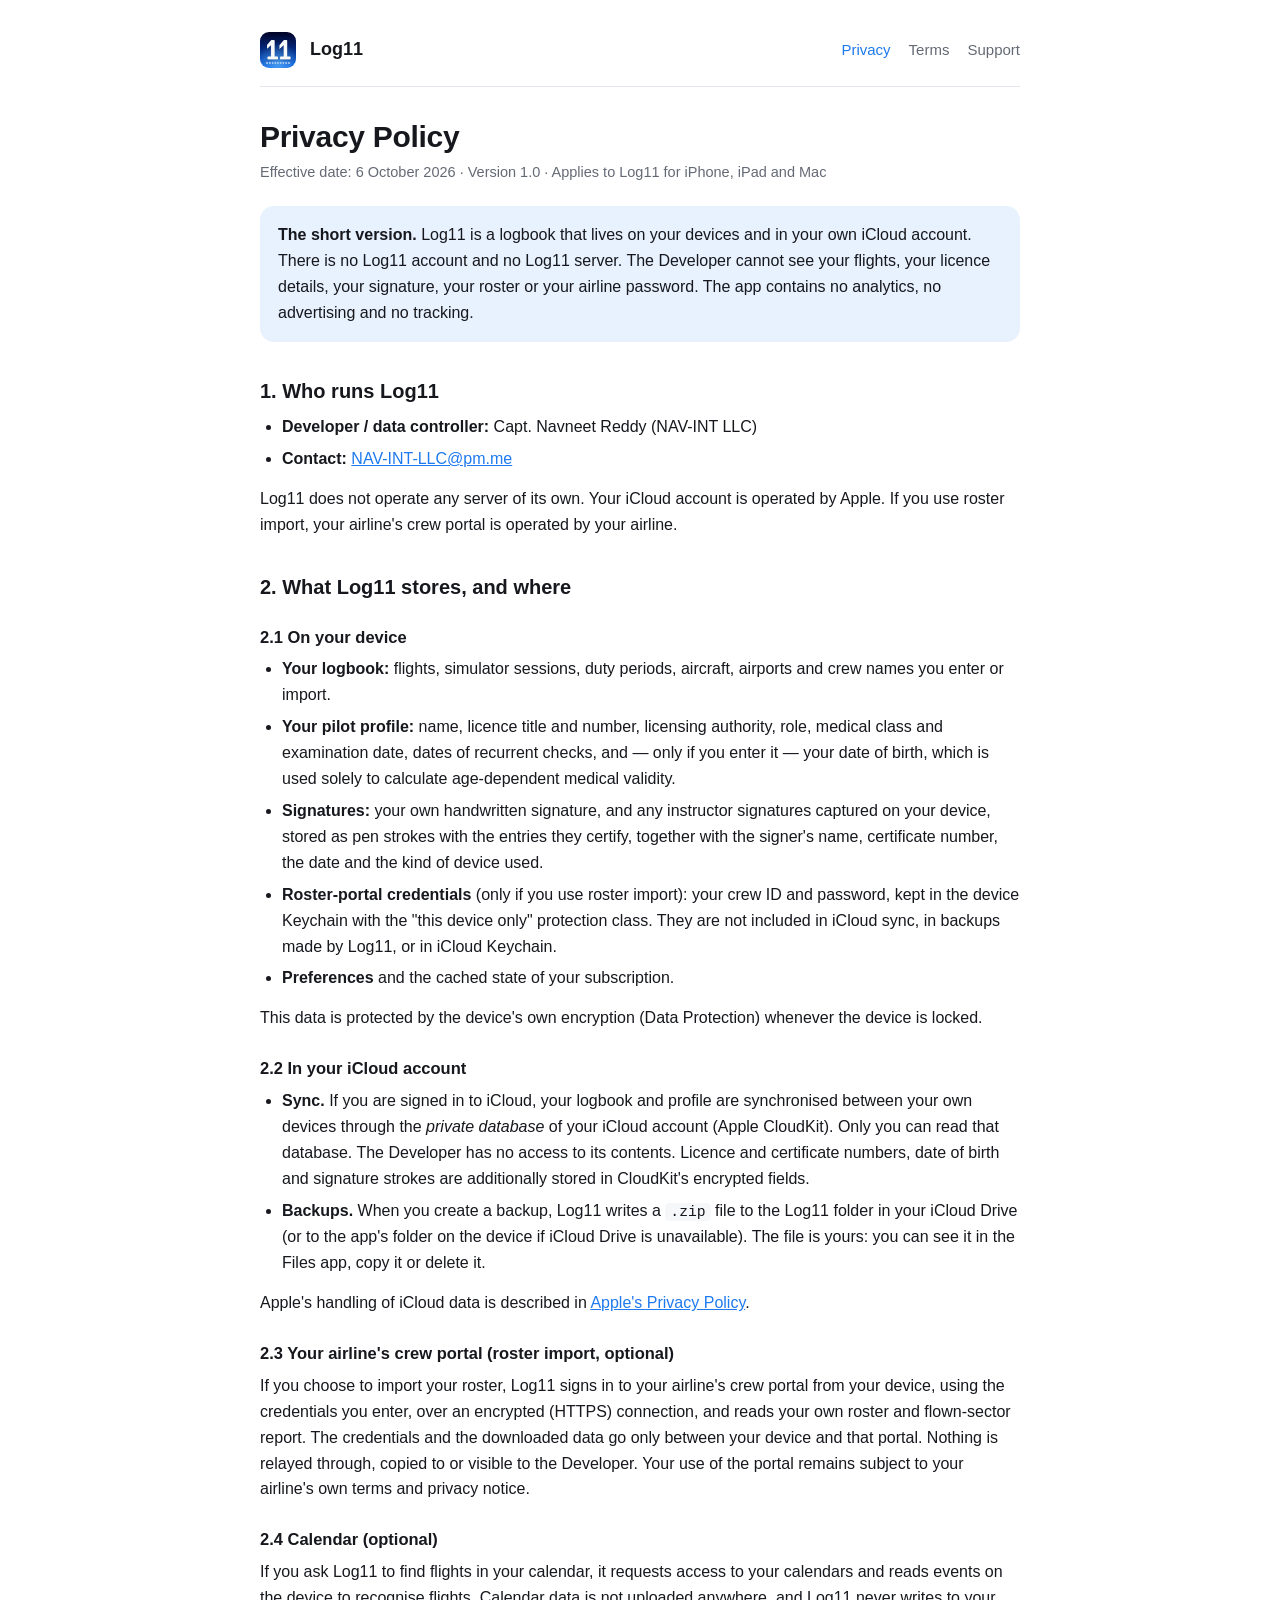
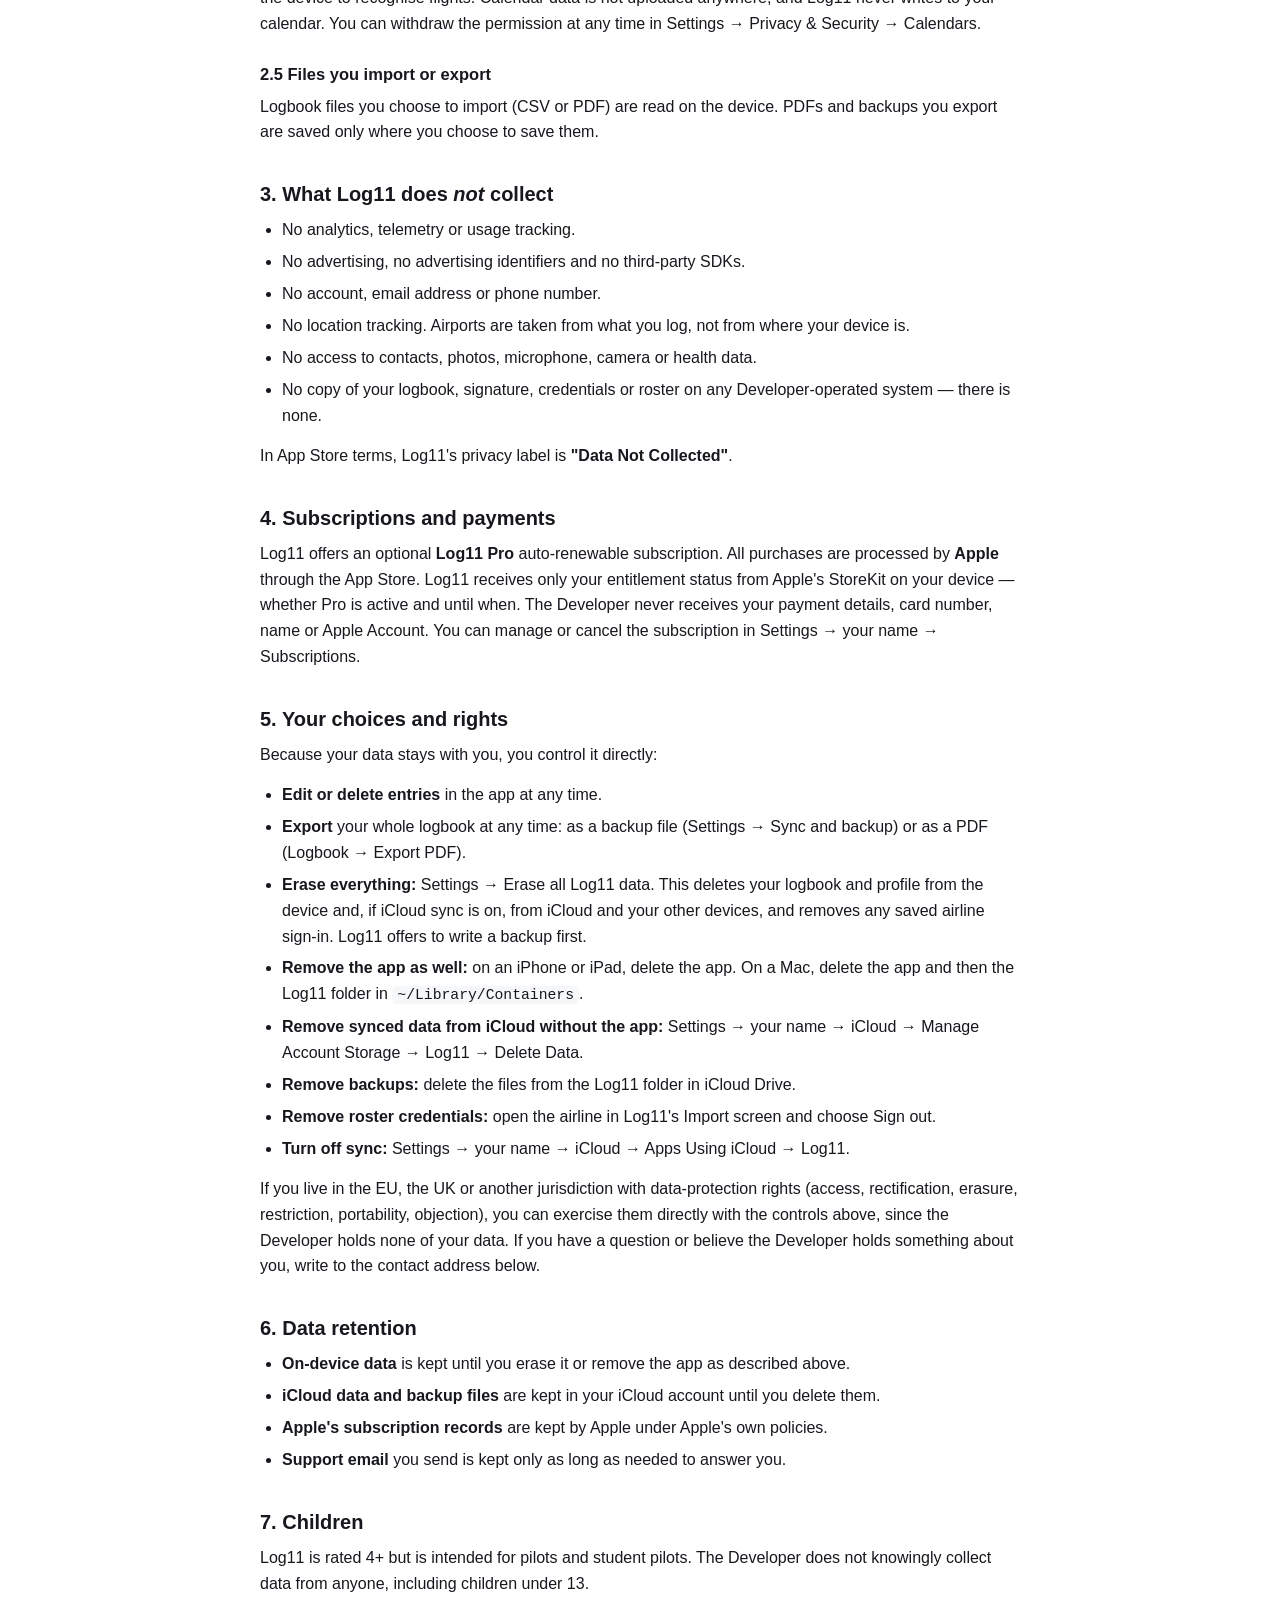
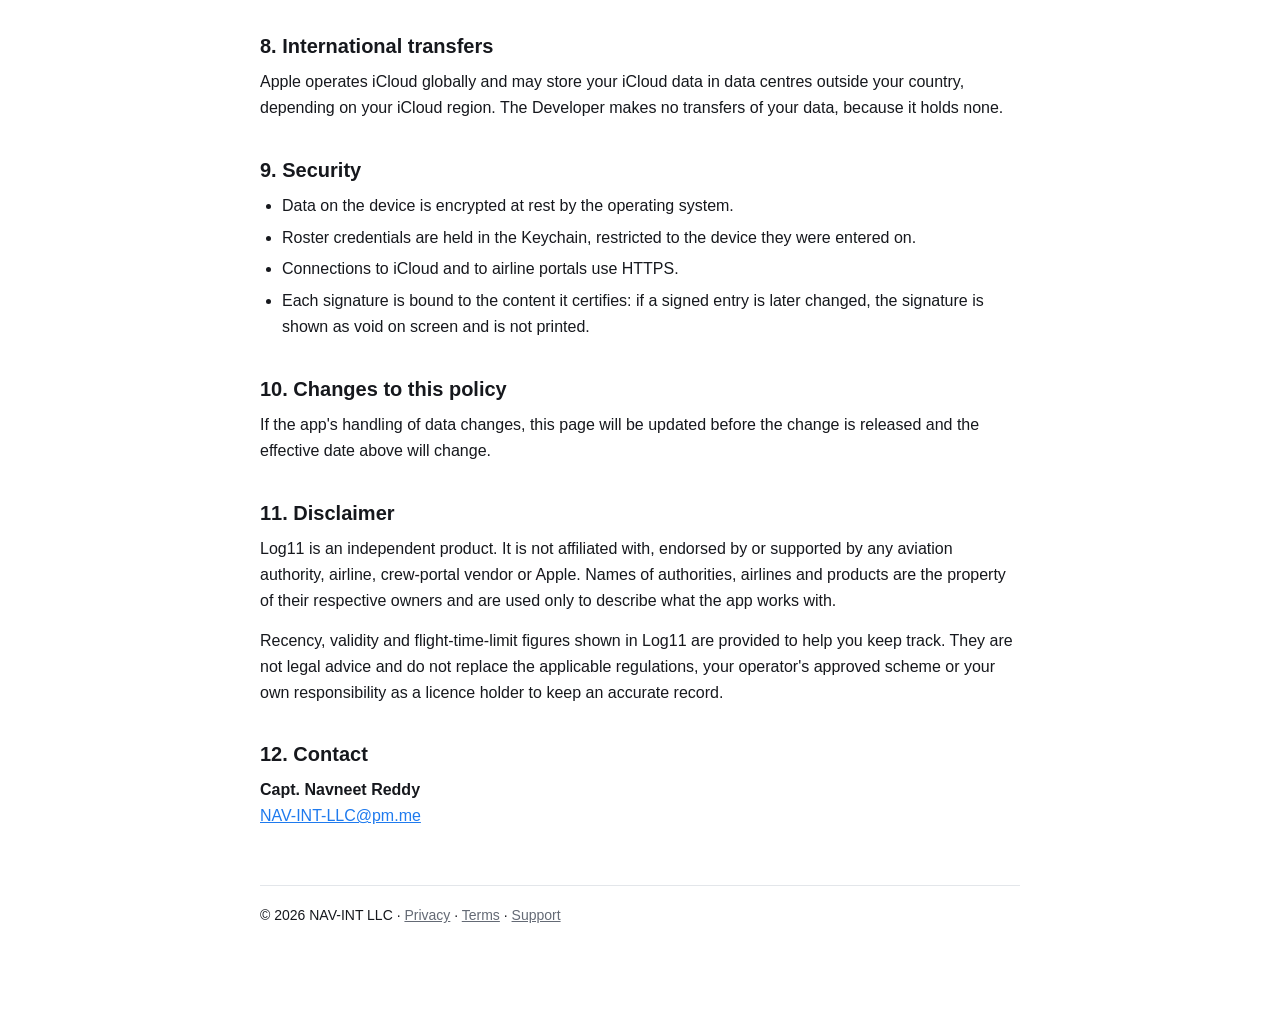
==== legal/privacy-policy/index.html @ 712cf276 "Publish the Log11 website, privacy policy, terms of use and support page Copied from site/ in the pr" ====
<!DOCTYPE html>
<html lang="en">
<head>
  <meta charset="utf-8">
  <meta name="viewport" content="width=device-width, initial-scale=1">
  <meta name="theme-color" content="#1e7aee">
  <meta name="description" content="Privacy policy for the Log11 pilot logbook. What the app stores, where it is kept, and how to delete it.">
  <title>Privacy Policy — Log11</title>
  <link rel="stylesheet" href="../../styles.css">
  <link rel="icon" type="image/png" href="../../icon.png">
  <link rel="apple-touch-icon" href="../../icon.png">
</head>
<body>
  <div class="container">
    <header class="site">
      <img class="logo" src="../../icon.png" alt="">
      <p class="brand"><a href="../../">Log11</a></p>
      <nav>
        <a href="../privacy-policy/" aria-current="page">Privacy</a>
        <a href="../terms-of-use/">Terms</a>
        <a href="../support/">Support</a>
      </nav>
    </header>

    <main>
      <h1 class="page-title">Privacy Policy</h1>
      <p class="meta">Effective date: 6 October 2026 · Version 1.0 · Applies to Log11 for iPhone, iPad and Mac</p>

      <div class="summary">
        <p><strong>The short version.</strong> Log11 is a logbook that lives on your devices and in your own iCloud account. There is no Log11 account and no Log11 server. The Developer cannot see your flights, your licence details, your signature, your roster or your airline password. The app contains no analytics, no advertising and no tracking.</p>
      </div>

      <h2>1. Who runs Log11</h2>
      <ul>
        <li><strong>Developer / data controller:</strong> Capt. Navneet Reddy (NAV-INT LLC)</li>
        <li><strong>Contact:</strong> <a href="mailto:NAV-INT-LLC@pm.me">NAV-INT-LLC@pm.me</a></li>
      </ul>
      <p>Log11 does not operate any server of its own. Your iCloud account is operated by Apple. If you use roster import, your airline's crew portal is operated by your airline.</p>

      <h2>2. What Log11 stores, and where</h2>

      <h3>2.1 On your device</h3>
      <ul>
        <li><strong>Your logbook:</strong> flights, simulator sessions, duty periods, aircraft, airports and crew names you enter or import.</li>
        <li><strong>Your pilot profile:</strong> name, licence title and number, licensing authority, role, medical class and examination date, dates of recurrent checks, and — only if you enter it — your date of birth, which is used solely to calculate age-dependent medical validity.</li>
        <li><strong>Signatures:</strong> your own handwritten signature, and any instructor signatures captured on your device, stored as pen strokes with the entries they certify, together with the signer's name, certificate number, the date and the kind of device used.</li>
        <li><strong>Roster-portal credentials</strong> (only if you use roster import): your crew ID and password, kept in the device Keychain with the "this device only" protection class. They are not included in iCloud sync, in backups made by Log11, or in iCloud Keychain.</li>
        <li><strong>Preferences</strong> and the cached state of your subscription.</li>
      </ul>
      <p>This data is protected by the device's own encryption (Data Protection) whenever the device is locked.</p>

      <h3>2.2 In your iCloud account</h3>
      <ul>
        <li><strong>Sync.</strong> If you are signed in to iCloud, your logbook and profile are synchronised between your own devices through the <em>private database</em> of your iCloud account (Apple CloudKit). Only you can read that database. The Developer has no access to its contents. Licence and certificate numbers, date of birth and signature strokes are additionally stored in CloudKit's encrypted fields.</li>
        <li><strong>Backups.</strong> When you create a backup, Log11 writes a <code>.zip</code> file to the Log11 folder in your iCloud Drive (or to the app's folder on the device if iCloud Drive is unavailable). The file is yours: you can see it in the Files app, copy it or delete it.</li>
      </ul>
      <p>Apple's handling of iCloud data is described in <a href="https://www.apple.com/legal/privacy/">Apple's Privacy Policy</a>.</p>

      <h3>2.3 Your airline's crew portal (roster import, optional)</h3>
      <p>If you choose to import your roster, Log11 signs in to your airline's crew portal from your device, using the credentials you enter, over an encrypted (HTTPS) connection, and reads your own roster and flown-sector report. The credentials and the downloaded data go only between your device and that portal. Nothing is relayed through, copied to or visible to the Developer. Your use of the portal remains subject to your airline's own terms and privacy notice.</p>

      <h3>2.4 Calendar (optional)</h3>
      <p>If you ask Log11 to find flights in your calendar, it requests access to your calendars and reads events on the device to recognise flights. Calendar data is not uploaded anywhere, and Log11 never writes to your calendar. You can withdraw the permission at any time in Settings → Privacy &amp; Security → Calendars.</p>

      <h3>2.5 Files you import or export</h3>
      <p>Logbook files you choose to import (CSV or PDF) are read on the device. PDFs and backups you export are saved only where you choose to save them.</p>

      <h2>3. What Log11 does <em>not</em> collect</h2>
      <ul>
        <li>No analytics, telemetry or usage tracking.</li>
        <li>No advertising, no advertising identifiers and no third-party SDKs.</li>
        <li>No account, email address or phone number.</li>
        <li>No location tracking. Airports are taken from what you log, not from where your device is.</li>
        <li>No access to contacts, photos, microphone, camera or health data.</li>
        <li>No copy of your logbook, signature, credentials or roster on any Developer-operated system — there is none.</li>
      </ul>
      <p>In App Store terms, Log11's privacy label is <strong>"Data Not Collected"</strong>.</p>

      <h2>4. Subscriptions and payments</h2>
      <p>Log11 offers an optional <strong>Log11 Pro</strong> auto-renewable subscription. All purchases are processed by <strong>Apple</strong> through the App Store. Log11 receives only your entitlement status from Apple's StoreKit on your device — whether Pro is active and until when. The Developer never receives your payment details, card number, name or Apple Account. You can manage or cancel the subscription in Settings → your name → Subscriptions.</p>

      <h2>5. Your choices and rights</h2>
      <p>Because your data stays with you, you control it directly:</p>
      <ul>
        <li><strong>Edit or delete entries</strong> in the app at any time.</li>
        <li><strong>Export</strong> your whole logbook at any time: as a backup file (Settings → Sync and backup) or as a PDF (Logbook → Export PDF).</li>
        <li><strong>Erase everything:</strong> Settings → Erase all Log11 data. This deletes your logbook and profile from the device and, if iCloud sync is on, from iCloud and your other devices, and removes any saved airline sign-in. Log11 offers to write a backup first.</li>
        <li><strong>Remove the app as well:</strong> on an iPhone or iPad, delete the app. On a Mac, delete the app and then the Log11 folder in <code>~/Library/Containers</code>.</li>
        <li><strong>Remove synced data from iCloud without the app:</strong> Settings → your name → iCloud → Manage Account Storage → Log11 → Delete Data.</li>
        <li><strong>Remove backups:</strong> delete the files from the Log11 folder in iCloud Drive.</li>
        <li><strong>Remove roster credentials:</strong> open the airline in Log11's Import screen and choose Sign out.</li>
        <li><strong>Turn off sync:</strong> Settings → your name → iCloud → Apps Using iCloud → Log11.</li>
      </ul>
      <p>If you live in the EU, the UK or another jurisdiction with data-protection rights (access, rectification, erasure, restriction, portability, objection), you can exercise them directly with the controls above, since the Developer holds none of your data. If you have a question or believe the Developer holds something about you, write to the contact address below.</p>

      <h2>6. Data retention</h2>
      <ul>
        <li><strong>On-device data</strong> is kept until you erase it or remove the app as described above.</li>
        <li><strong>iCloud data and backup files</strong> are kept in your iCloud account until you delete them.</li>
        <li><strong>Apple's subscription records</strong> are kept by Apple under Apple's own policies.</li>
        <li><strong>Support email</strong> you send is kept only as long as needed to answer you.</li>
      </ul>

      <h2>7. Children</h2>
      <p>Log11 is rated 4+ but is intended for pilots and student pilots. The Developer does not knowingly collect data from anyone, including children under 13.</p>

      <h2>8. International transfers</h2>
      <p>Apple operates iCloud globally and may store your iCloud data in data centres outside your country, depending on your iCloud region. The Developer makes no transfers of your data, because it holds none.</p>

      <h2>9. Security</h2>
      <ul>
        <li>Data on the device is encrypted at rest by the operating system.</li>
        <li>Roster credentials are held in the Keychain, restricted to the device they were entered on.</li>
        <li>Connections to iCloud and to airline portals use HTTPS.</li>
        <li>Each signature is bound to the content it certifies: if a signed entry is later changed, the signature is shown as void on screen and is not printed.</li>
      </ul>

      <h2>10. Changes to this policy</h2>
      <p>If the app's handling of data changes, this page will be updated before the change is released and the effective date above will change.</p>

      <h2>11. Disclaimer</h2>
      <p>Log11 is an independent product. It is not affiliated with, endorsed by or supported by any aviation authority, airline, crew-portal vendor or Apple. Names of authorities, airlines and products are the property of their respective owners and are used only to describe what the app works with.</p>
      <p>Recency, validity and flight-time-limit figures shown in Log11 are provided to help you keep track. They are not legal advice and do not replace the applicable regulations, your operator's approved scheme or your own responsibility as a licence holder to keep an accurate record.</p>

      <h2>12. Contact</h2>
      <p><strong>Capt. Navneet Reddy</strong><br><a href="mailto:NAV-INT-LLC@pm.me">NAV-INT-LLC@pm.me</a></p>
    </main>

    <footer class="site">
      <p>© 2026 NAV-INT LLC · <a href="../privacy-policy/">Privacy</a> · <a href="../terms-of-use/">Terms</a> · <a href="../support/">Support</a></p>
    </footer>
  </div>
</body>
</html>
---- styles.css ----
/* Log11 public site — shared stylesheet.
 * One file for every page. Dark mode follows the system. Mobile-first,
 * no JavaScript, no web fonts, no third-party requests of any kind — the
 * site that hosts a privacy policy should not itself track its readers.
 */

:root {
  --bg: #ffffff;
  --fg: #16181d;
  --muted: #646a75;
  --accent: #1e7aee;            /* matches the app's accent colour */
  --accent-soft: rgba(30, 122, 238, 0.10);
  --border: #e3e6ea;
  --card: #f6f7f9;
}

@media (prefers-color-scheme: dark) {
  :root {
    --bg: #0d0f13;
    --fg: #eceef2;
    --muted: #9aa1ad;
    --accent: #4fa5ff;
    --accent-soft: rgba(79, 165, 255, 0.14);
    --border: #262a31;
    --card: #15181d;
  }
}

* { box-sizing: border-box; }
html, body { margin: 0; padding: 0; }
body {
  background: var(--bg);
  color: var(--fg);
  font: 16px/1.62 -apple-system, BlinkMacSystemFont, "Segoe UI", Roboto, "Helvetica Neue", Arial, sans-serif;
  padding: 32px 16px 96px;
  -webkit-text-size-adjust: 100%;
}
.container { max-width: 760px; margin: 0 auto; }

/* ───── Header / nav ─────────────────────────────────────────────── */
header.site {
  border-bottom: 1px solid var(--border);
  padding-bottom: 18px;
  margin-bottom: 32px;
  display: flex;
  align-items: center;
  gap: 14px;
  flex-wrap: wrap;
}
header.site .logo { width: 36px; height: 36px; border-radius: 9px; display: block; }
header.site .brand { font-size: 18px; margin: 0; font-weight: 600; }
header.site .brand a { color: inherit; text-decoration: none; }
header.site nav { margin-left: auto; display: flex; gap: 18px; flex-wrap: wrap; }
header.site nav a { color: var(--muted); text-decoration: none; font-size: 15px; }
header.site nav a:hover, header.site nav a[aria-current="page"] { color: var(--accent); }

/* ───── Typography ───────────────────────────────────────────────── */
h1.page-title { font-size: 30px; line-height: 1.2; margin: 0 0 6px; letter-spacing: -0.01em; }
h2 { font-size: 20px; margin: 36px 0 10px; line-height: 1.3; }
h3 { font-size: 16.5px; margin: 24px 0 6px; }
p, li { color: var(--fg); }
p { margin: 0 0 14px; }
ul, ol { margin: 0 0 14px; padding-left: 22px; }
li { margin-bottom: 6px; }
a { color: var(--accent); }
strong { font-weight: 600; }
.meta { color: var(--muted); font-size: 14.5px; margin-bottom: 22px; }
.lede { font-size: 17.5px; color: var(--fg); }
code { background: var(--card); border-radius: 5px; padding: 1px 5px; font-size: 0.92em; }

.summary {
  background: var(--accent-soft);
  border-radius: 14px;
  padding: 16px 18px;
  margin: 0 0 8px;
}
.summary p:last-child { margin-bottom: 0; }

table { border-collapse: collapse; width: 100%; margin: 0 0 16px; font-size: 15px; }
th, td { text-align: left; vertical-align: top; padding: 9px 10px; border-bottom: 1px solid var(--border); }
th { color: var(--muted); font-weight: 600; font-size: 13.5px; text-transform: uppercase; letter-spacing: 0.03em; }

/* ───── Landing page ─────────────────────────────────────────────── */
.hero { text-align: center; padding: 28px 0 8px; }
.hero img { width: 112px; height: 112px; border-radius: 26px; box-shadow: 0 10px 30px rgba(0, 0, 0, 0.18); }
.hero h1 { font-size: 38px; margin: 20px 0 6px; letter-spacing: -0.02em; }
.hero p { color: var(--muted); font-size: 18px; max-width: 560px; margin: 0 auto 8px; }
.features { display: grid; grid-template-columns: repeat(auto-fit, minmax(220px, 1fr)); gap: 14px; margin: 34px 0 10px; }
.feature { background: var(--card); border-radius: 16px; padding: 18px; }
.feature h3 { margin: 0 0 6px; font-size: 16px; }
.feature p { margin: 0; color: var(--muted); font-size: 15px; }

/* ───── Footer ───────────────────────────────────────────────────── */
footer.site {
  border-top: 1px solid var(--border);
  margin-top: 56px;
  padding-top: 18px;
  color: var(--muted);
  font-size: 14px;
}
footer.site a { color: var(--muted); }
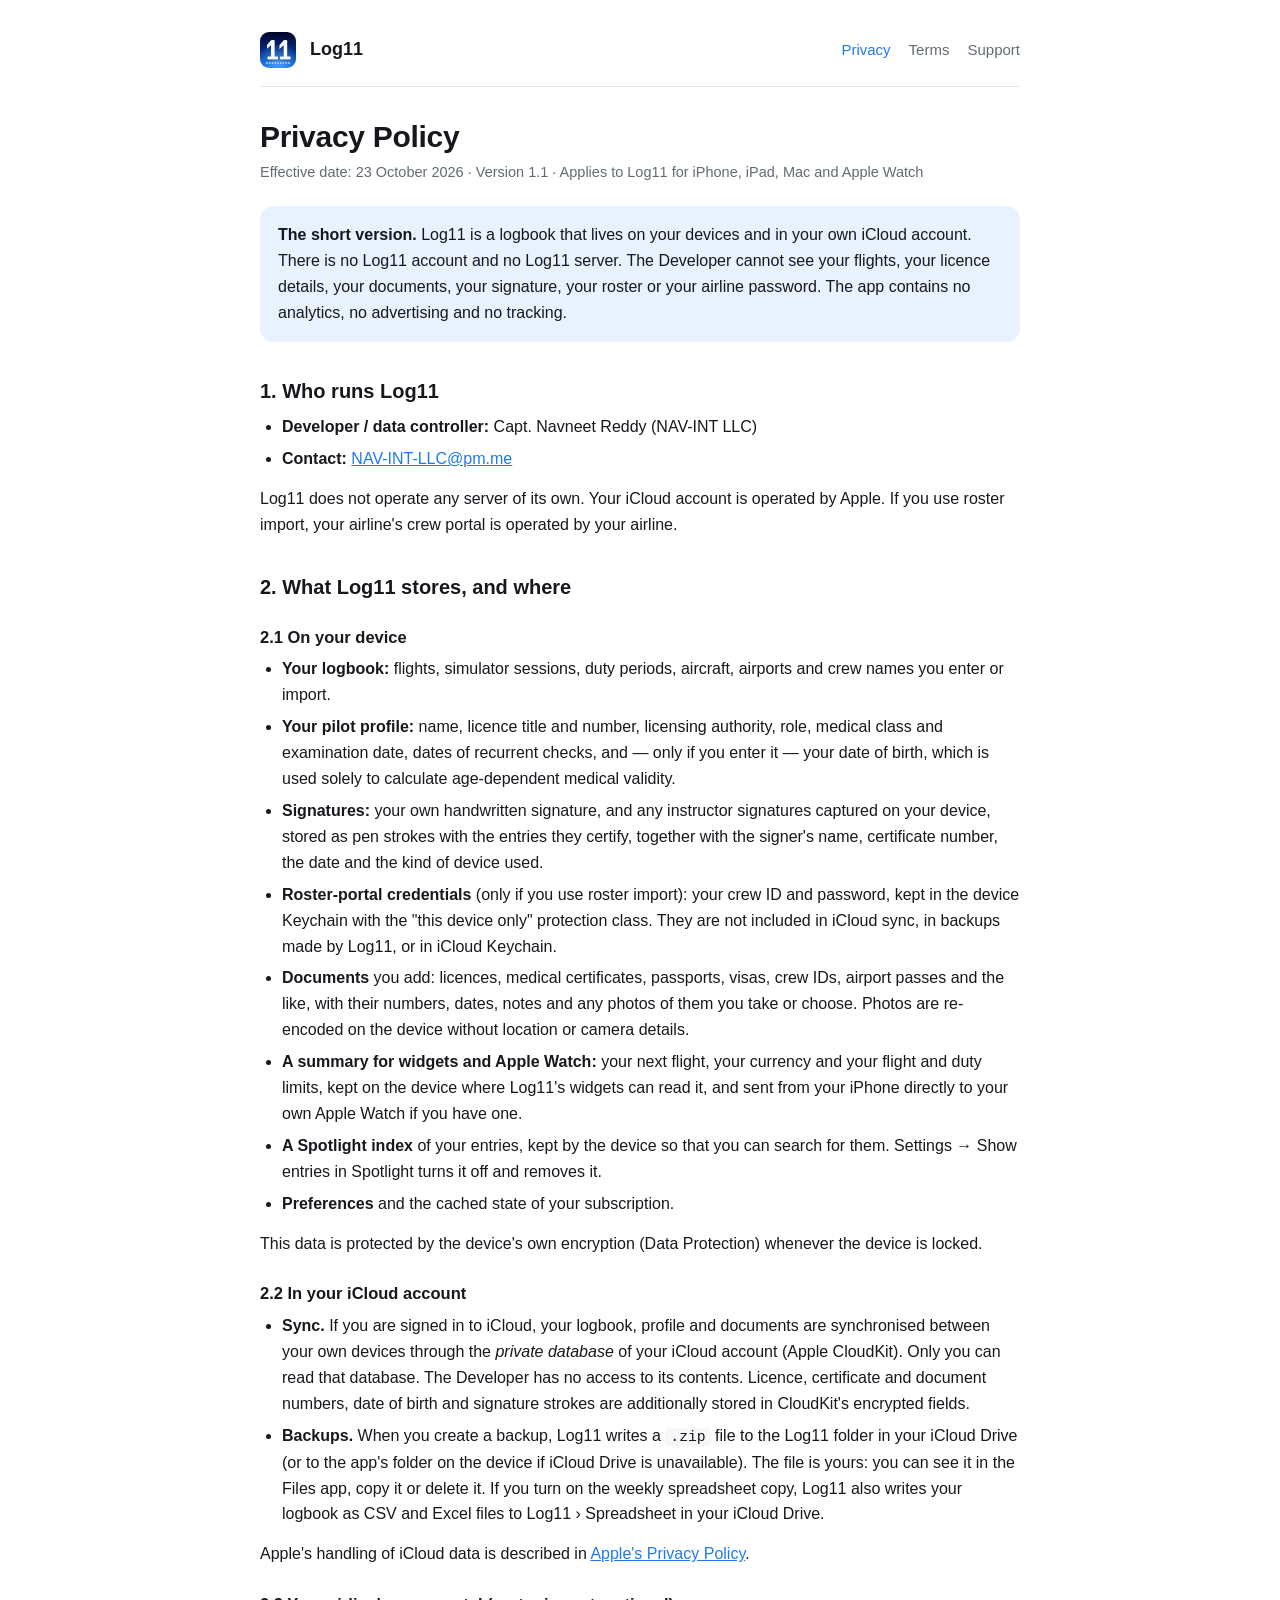
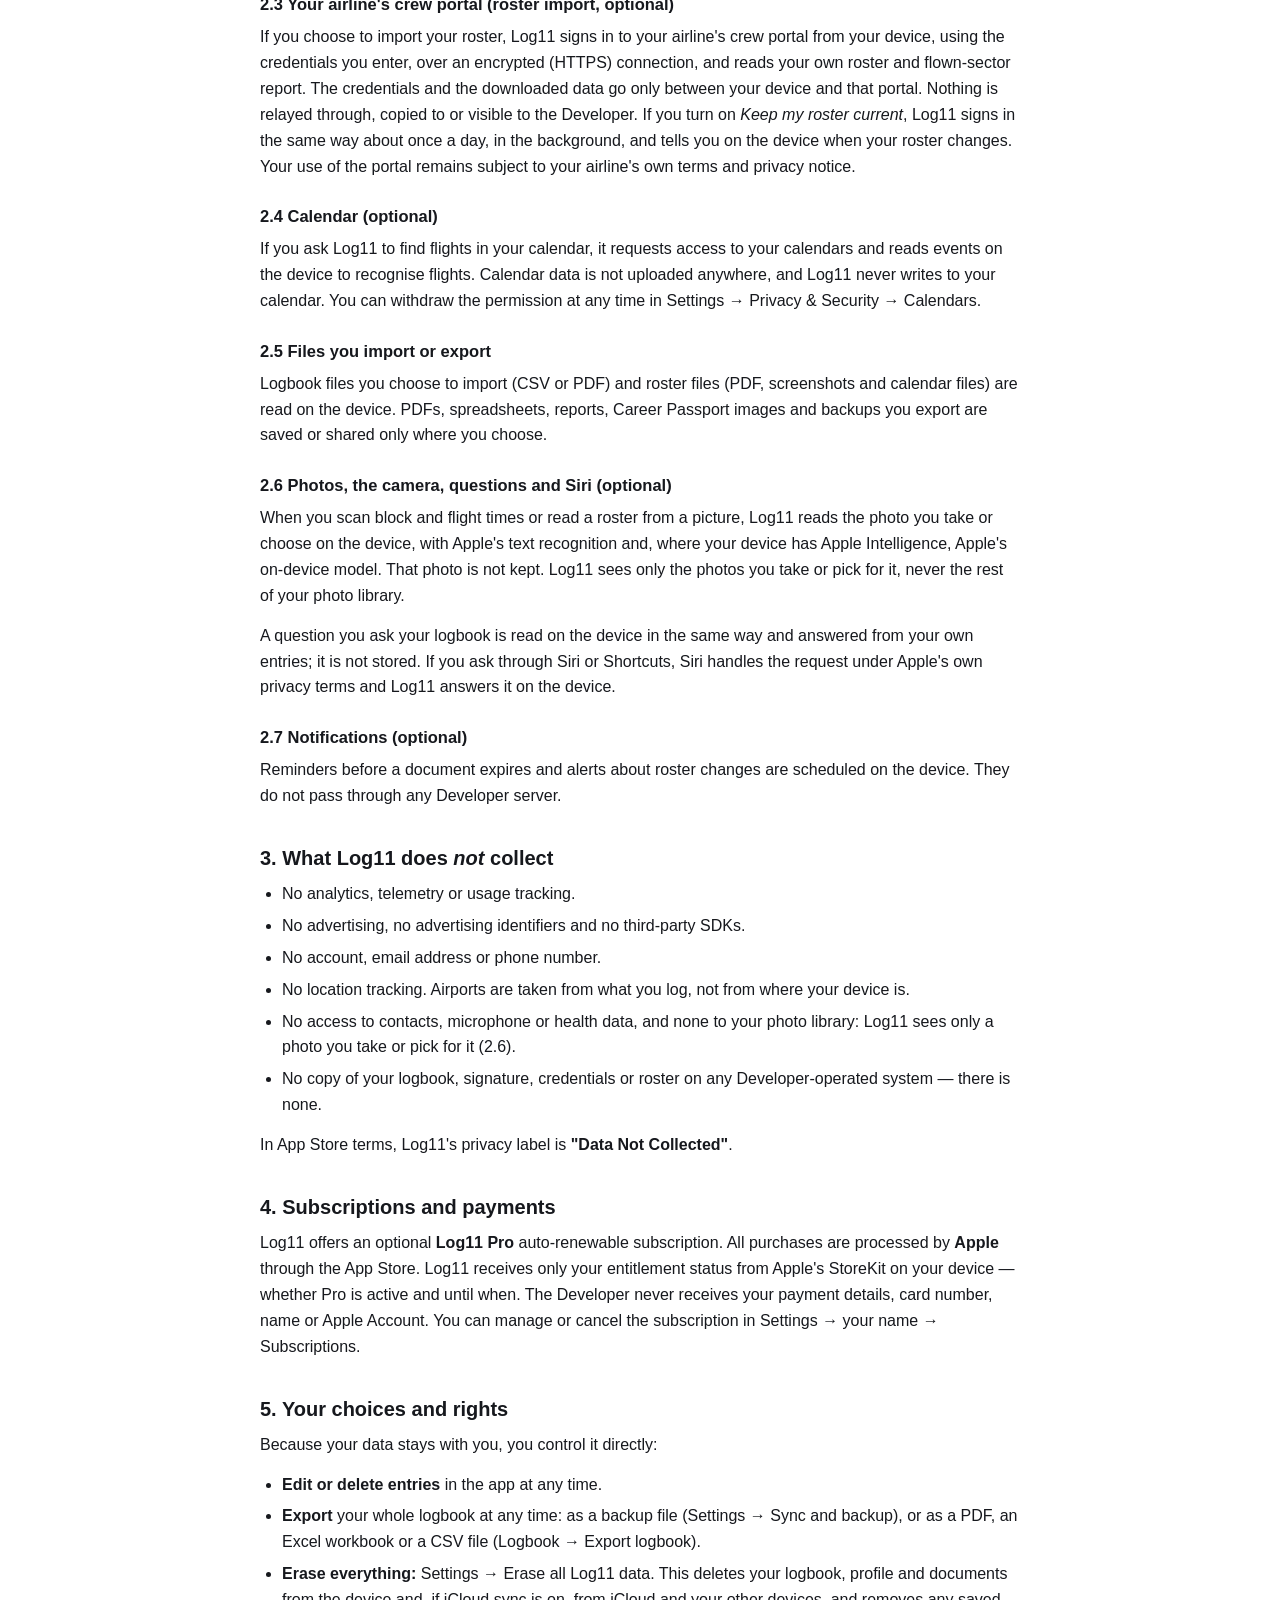
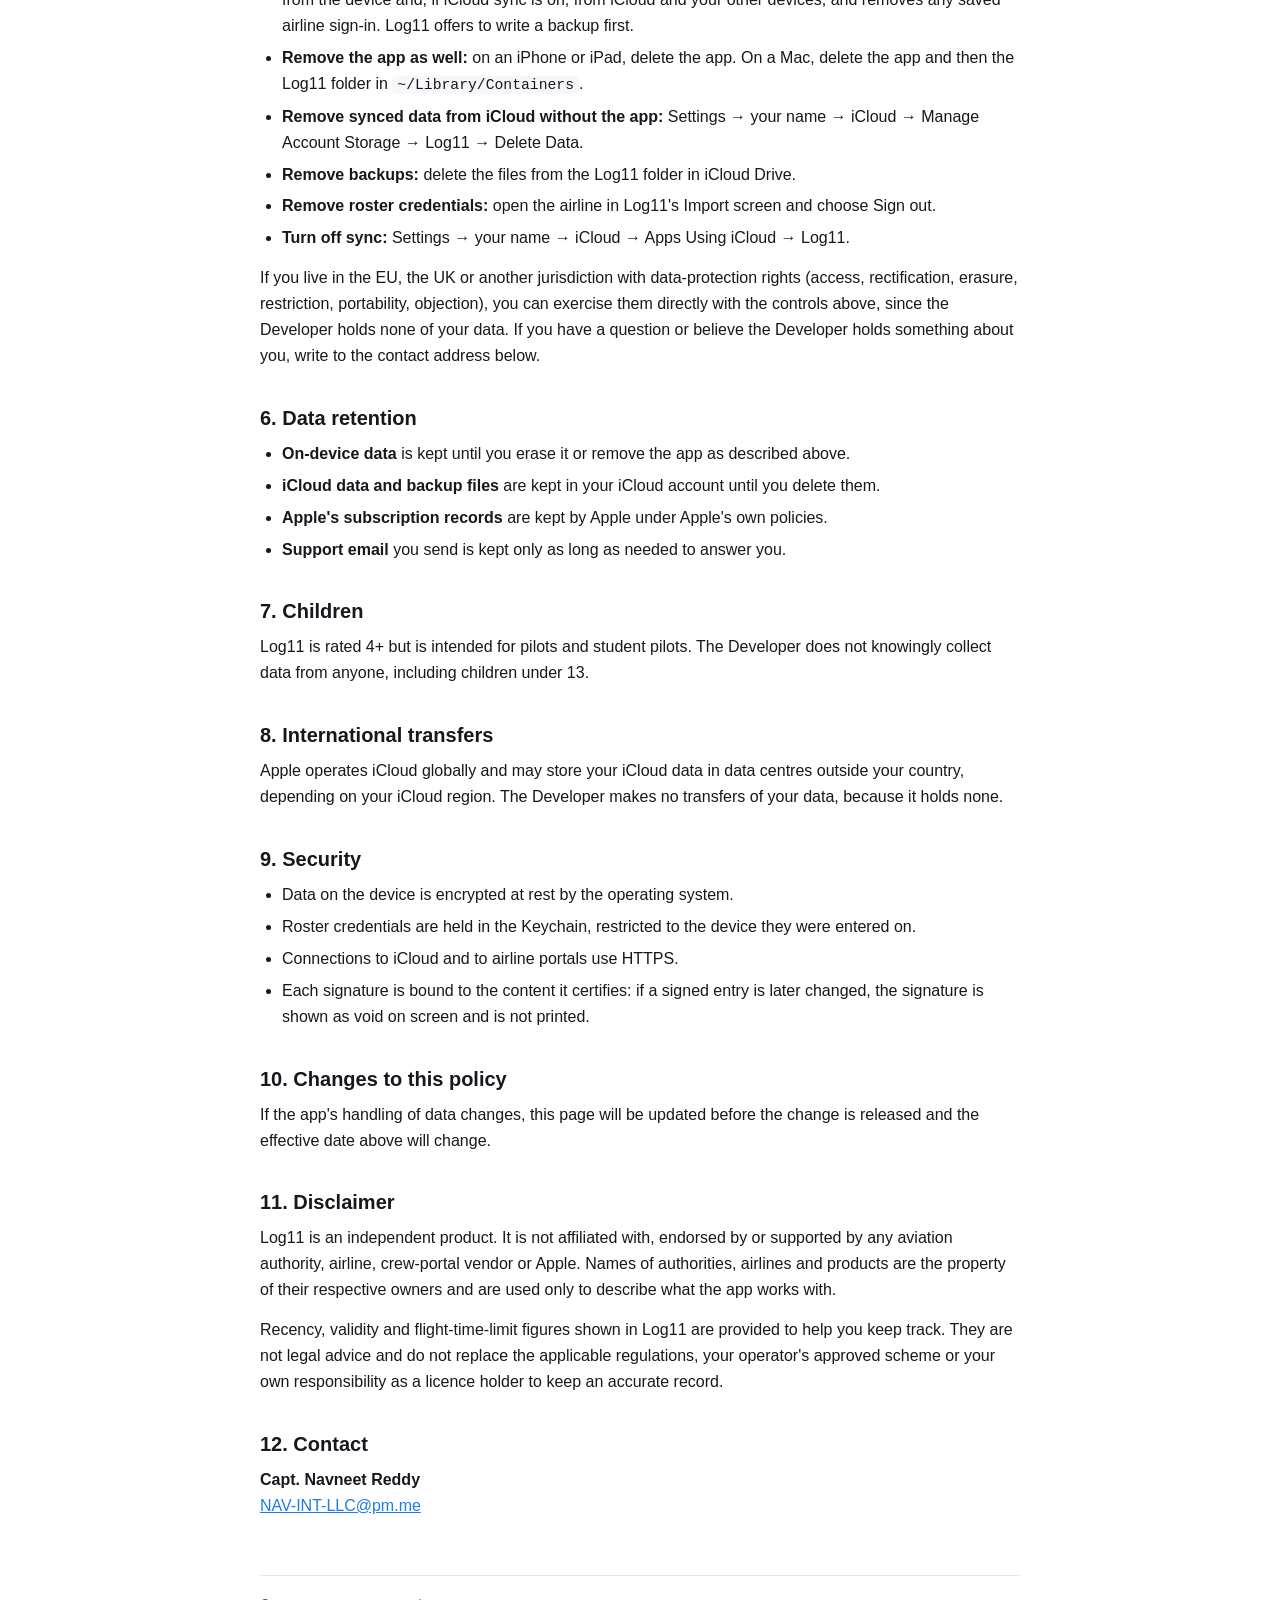
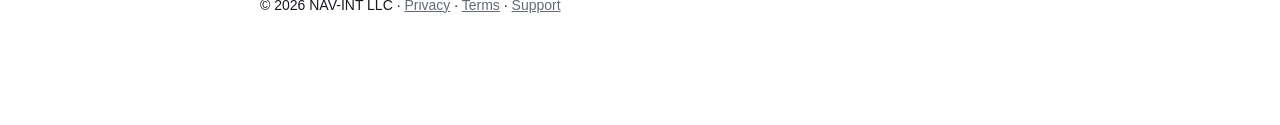
==== commit dd69f27e: "Privacy policy 1.1: documents, photos and the camera, Apple Watch, Siri Effective 23 October 2026, a" ====
--- a/legal/privacy-policy/index.html
+++ b/legal/privacy-policy/index.html
@@ -24,10 +24,10 @@
 
     <main>
       <h1 class="page-title">Privacy Policy</h1>
-      <p class="meta">Effective date: 6 October 2026 · Version 1.0 · Applies to Log11 for iPhone, iPad and Mac</p>
+      <p class="meta">Effective date: 23 October 2026 · Version 1.1 · Applies to Log11 for iPhone, iPad, Mac and Apple Watch</p>
 
       <div class="summary">
-        <p><strong>The short version.</strong> Log11 is a logbook that lives on your devices and in your own iCloud account. There is no Log11 account and no Log11 server. The Developer cannot see your flights, your licence details, your signature, your roster or your airline password. The app contains no analytics, no advertising and no tracking.</p>
+        <p><strong>The short version.</strong> Log11 is a logbook that lives on your devices and in your own iCloud account. There is no Log11 account and no Log11 server. The Developer cannot see your flights, your licence details, your documents, your signature, your roster or your airline password. The app contains no analytics, no advertising and no tracking.</p>
       </div>
 
       <h2>1. Who runs Log11</h2>
@@ -45,25 +45,35 @@
         <li><strong>Your pilot profile:</strong> name, licence title and number, licensing authority, role, medical class and examination date, dates of recurrent checks, and — only if you enter it — your date of birth, which is used solely to calculate age-dependent medical validity.</li>
         <li><strong>Signatures:</strong> your own handwritten signature, and any instructor signatures captured on your device, stored as pen strokes with the entries they certify, together with the signer's name, certificate number, the date and the kind of device used.</li>
         <li><strong>Roster-portal credentials</strong> (only if you use roster import): your crew ID and password, kept in the device Keychain with the "this device only" protection class. They are not included in iCloud sync, in backups made by Log11, or in iCloud Keychain.</li>
+        <li><strong>Documents</strong> you add: licences, medical certificates, passports, visas, crew IDs, airport passes and the like, with their numbers, dates, notes and any photos of them you take or choose. Photos are re-encoded on the device without location or camera details.</li>
+        <li><strong>A summary for widgets and Apple Watch:</strong> your next flight, your currency and your flight and duty limits, kept on the device where Log11's widgets can read it, and sent from your iPhone directly to your own Apple Watch if you have one.</li>
+        <li><strong>A Spotlight index</strong> of your entries, kept by the device so that you can search for them. Settings → Show entries in Spotlight turns it off and removes it.</li>
         <li><strong>Preferences</strong> and the cached state of your subscription.</li>
       </ul>
       <p>This data is protected by the device's own encryption (Data Protection) whenever the device is locked.</p>
 
       <h3>2.2 In your iCloud account</h3>
       <ul>
-        <li><strong>Sync.</strong> If you are signed in to iCloud, your logbook and profile are synchronised between your own devices through the <em>private database</em> of your iCloud account (Apple CloudKit). Only you can read that database. The Developer has no access to its contents. Licence and certificate numbers, date of birth and signature strokes are additionally stored in CloudKit's encrypted fields.</li>
-        <li><strong>Backups.</strong> When you create a backup, Log11 writes a <code>.zip</code> file to the Log11 folder in your iCloud Drive (or to the app's folder on the device if iCloud Drive is unavailable). The file is yours: you can see it in the Files app, copy it or delete it.</li>
+        <li><strong>Sync.</strong> If you are signed in to iCloud, your logbook, profile and documents are synchronised between your own devices through the <em>private database</em> of your iCloud account (Apple CloudKit). Only you can read that database. The Developer has no access to its contents. Licence, certificate and document numbers, date of birth and signature strokes are additionally stored in CloudKit's encrypted fields.</li>
+        <li><strong>Backups.</strong> When you create a backup, Log11 writes a <code>.zip</code> file to the Log11 folder in your iCloud Drive (or to the app's folder on the device if iCloud Drive is unavailable). The file is yours: you can see it in the Files app, copy it or delete it. If you turn on the weekly spreadsheet copy, Log11 also writes your logbook as CSV and Excel files to Log11 › Spreadsheet in your iCloud Drive.</li>
       </ul>
       <p>Apple's handling of iCloud data is described in <a href="https://www.apple.com/legal/privacy/">Apple's Privacy Policy</a>.</p>
 
       <h3>2.3 Your airline's crew portal (roster import, optional)</h3>
-      <p>If you choose to import your roster, Log11 signs in to your airline's crew portal from your device, using the credentials you enter, over an encrypted (HTTPS) connection, and reads your own roster and flown-sector report. The credentials and the downloaded data go only between your device and that portal. Nothing is relayed through, copied to or visible to the Developer. Your use of the portal remains subject to your airline's own terms and privacy notice.</p>
+      <p>If you choose to import your roster, Log11 signs in to your airline's crew portal from your device, using the credentials you enter, over an encrypted (HTTPS) connection, and reads your own roster and flown-sector report. The credentials and the downloaded data go only between your device and that portal. Nothing is relayed through, copied to or visible to the Developer. If you turn on <em>Keep my roster current</em>, Log11 signs in the same way about once a day, in the background, and tells you on the device when your roster changes. Your use of the portal remains subject to your airline's own terms and privacy notice.</p>
 
       <h3>2.4 Calendar (optional)</h3>
       <p>If you ask Log11 to find flights in your calendar, it requests access to your calendars and reads events on the device to recognise flights. Calendar data is not uploaded anywhere, and Log11 never writes to your calendar. You can withdraw the permission at any time in Settings → Privacy &amp; Security → Calendars.</p>
 
       <h3>2.5 Files you import or export</h3>
-      <p>Logbook files you choose to import (CSV or PDF) are read on the device. PDFs and backups you export are saved only where you choose to save them.</p>
+      <p>Logbook files you choose to import (CSV or PDF) and roster files (PDF, screenshots and calendar files) are read on the device. PDFs, spreadsheets, reports, Career Passport images and backups you export are saved or shared only where you choose.</p>
+
+      <h3>2.6 Photos, the camera, questions and Siri (optional)</h3>
+      <p>When you scan block and flight times or read a roster from a picture, Log11 reads the photo you take or choose on the device, with Apple's text recognition and, where your device has Apple Intelligence, Apple's on-device model. That photo is not kept. Log11 sees only the photos you take or pick for it, never the rest of your photo library.</p>
+      <p>A question you ask your logbook is read on the device in the same way and answered from your own entries; it is not stored. If you ask through Siri or Shortcuts, Siri handles the request under Apple's own privacy terms and Log11 answers it on the device.</p>
+
+      <h3>2.7 Notifications (optional)</h3>
+      <p>Reminders before a document expires and alerts about roster changes are scheduled on the device. They do not pass through any Developer server.</p>
 
       <h2>3. What Log11 does <em>not</em> collect</h2>
       <ul>
@@ -71,7 +81,7 @@
         <li>No advertising, no advertising identifiers and no third-party SDKs.</li>
         <li>No account, email address or phone number.</li>
         <li>No location tracking. Airports are taken from what you log, not from where your device is.</li>
-        <li>No access to contacts, photos, microphone, camera or health data.</li>
+        <li>No access to contacts, microphone or health data, and none to your photo library: Log11 sees only a photo you take or pick for it (2.6).</li>
         <li>No copy of your logbook, signature, credentials or roster on any Developer-operated system — there is none.</li>
       </ul>
       <p>In App Store terms, Log11's privacy label is <strong>"Data Not Collected"</strong>.</p>
@@ -83,8 +93,8 @@
       <p>Because your data stays with you, you control it directly:</p>
       <ul>
         <li><strong>Edit or delete entries</strong> in the app at any time.</li>
-        <li><strong>Export</strong> your whole logbook at any time: as a backup file (Settings → Sync and backup) or as a PDF (Logbook → Export PDF).</li>
-        <li><strong>Erase everything:</strong> Settings → Erase all Log11 data. This deletes your logbook and profile from the device and, if iCloud sync is on, from iCloud and your other devices, and removes any saved airline sign-in. Log11 offers to write a backup first.</li>
+        <li><strong>Export</strong> your whole logbook at any time: as a backup file (Settings → Sync and backup), or as a PDF, an Excel workbook or a CSV file (Logbook → Export logbook).</li>
+        <li><strong>Erase everything:</strong> Settings → Erase all Log11 data. This deletes your logbook, profile and documents from the device and, if iCloud sync is on, from iCloud and your other devices, and removes any saved airline sign-in. Log11 offers to write a backup first.</li>
         <li><strong>Remove the app as well:</strong> on an iPhone or iPad, delete the app. On a Mac, delete the app and then the Log11 folder in <code>~/Library/Containers</code>.</li>
         <li><strong>Remove synced data from iCloud without the app:</strong> Settings → your name → iCloud → Manage Account Storage → Log11 → Delete Data.</li>
         <li><strong>Remove backups:</strong> delete the files from the Log11 folder in iCloud Drive.</li>
